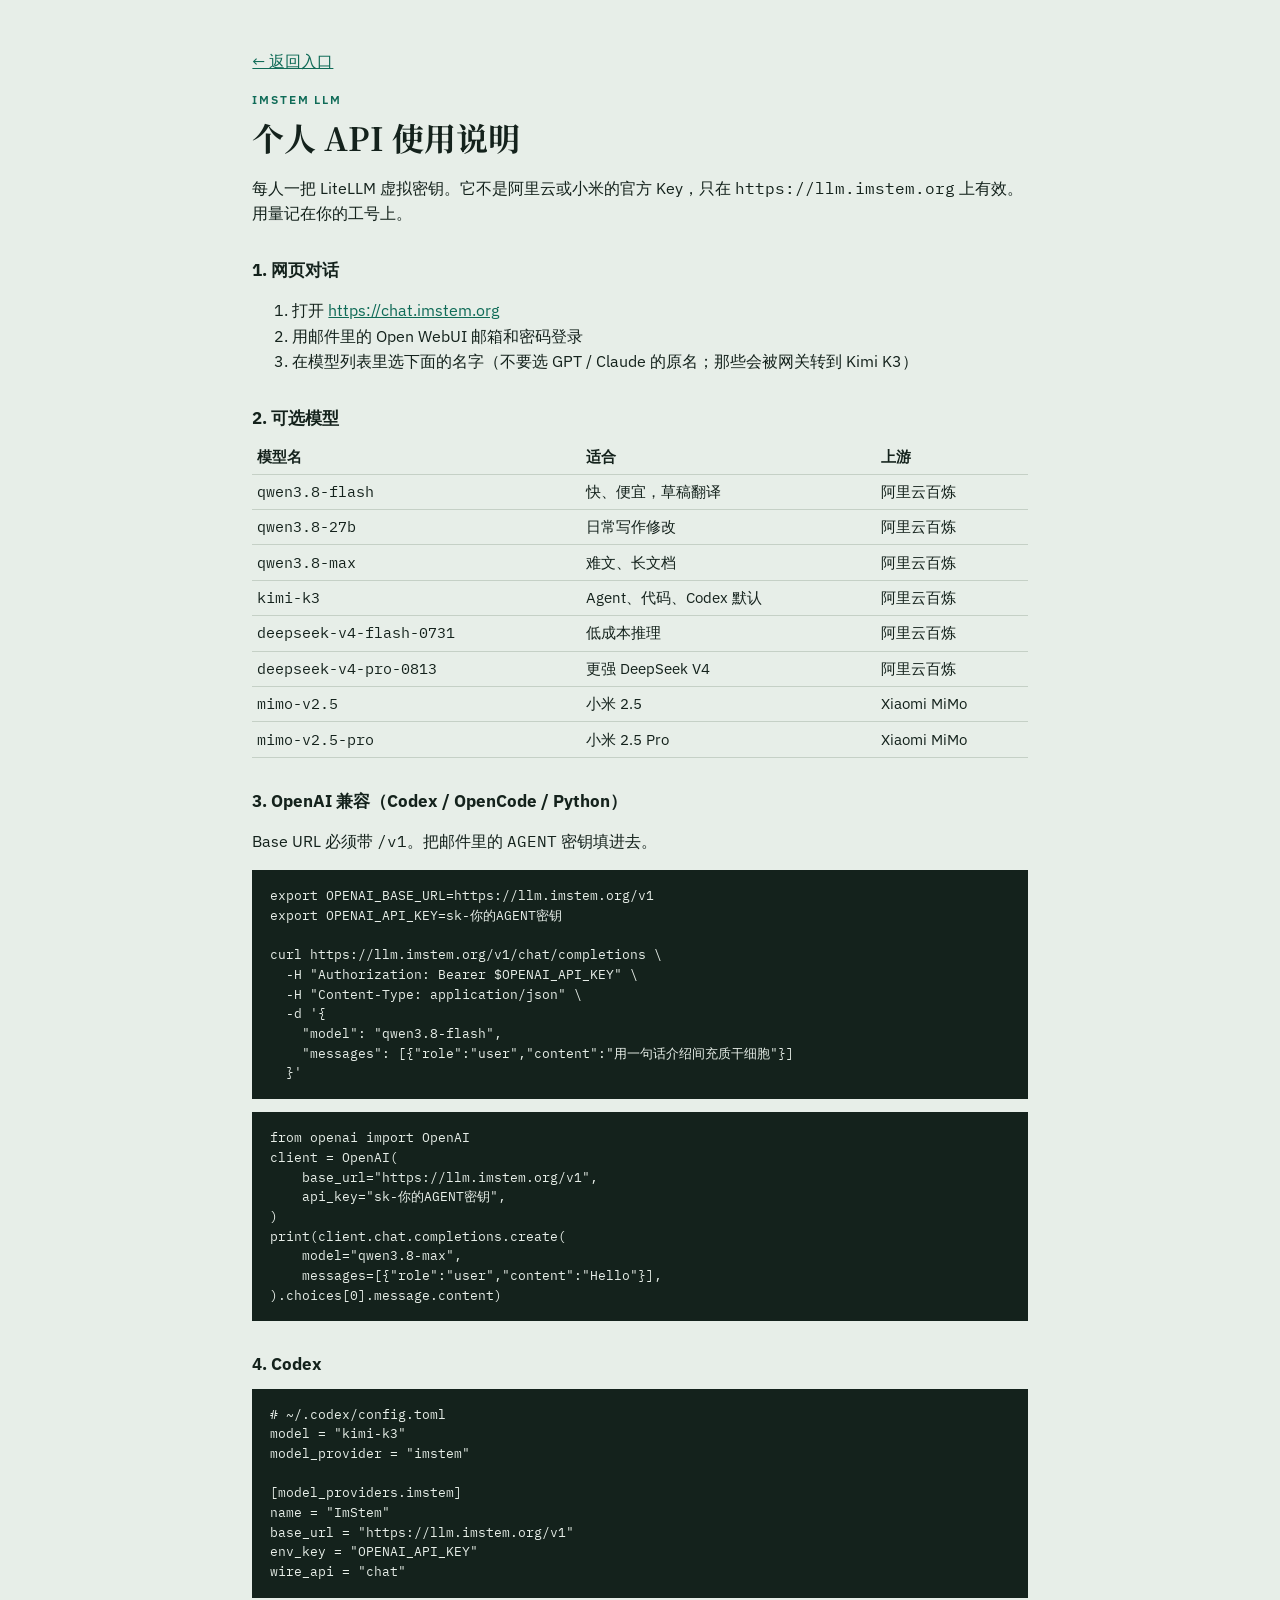
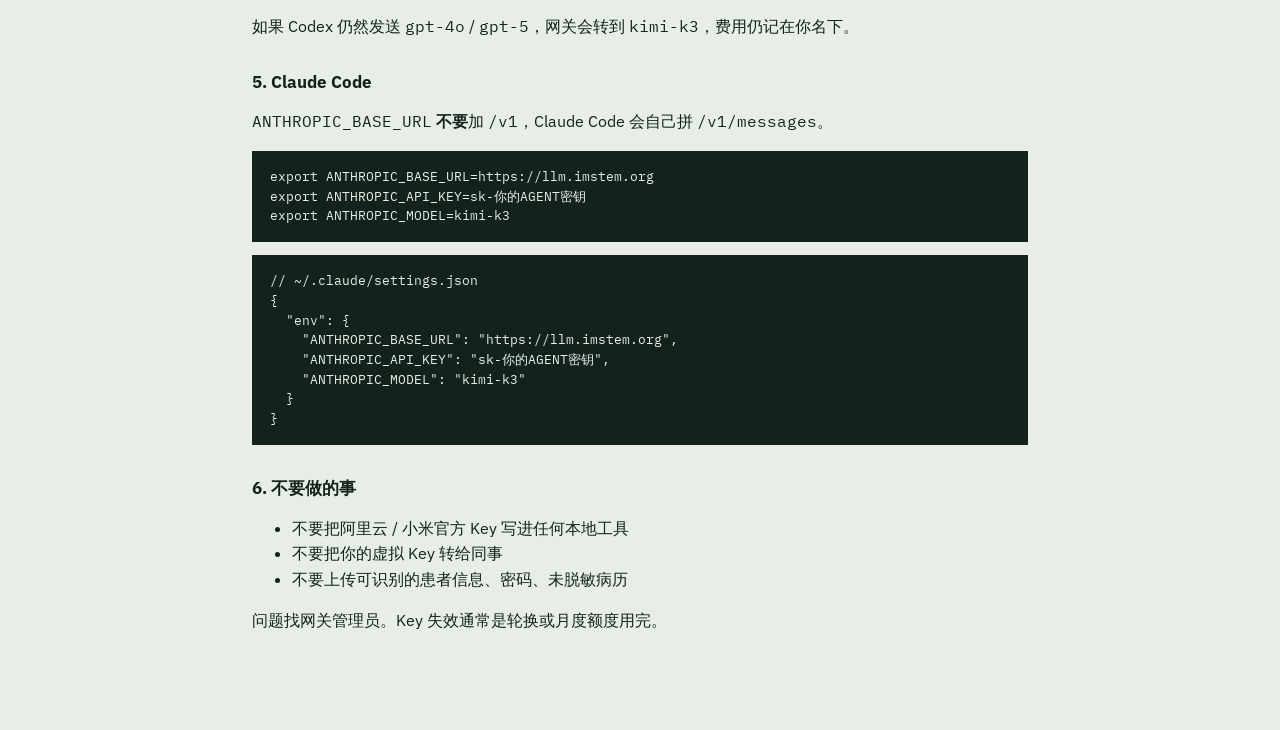
==== landing/api-guide.html @ 1b581f2f "Expose Aliyun Qwen 3.8 / Kimi / DeepSeek V4 and MiMo 2.5 on llm.imstem.org Replace company-* employe" ====
<!DOCTYPE html>
<html lang="zh-CN">
<head>
  <meta charset="utf-8">
  <meta name="viewport" content="width=device-width, initial-scale=1">
  <title>ImStem LLM · API 使用说明</title>
  <link rel="preconnect" href="https://fonts.googleapis.com">
  <link rel="preconnect" href="https://fonts.gstatic.com" crossorigin>
  <link href="https://fonts.googleapis.com/css2?family=IBM+Plex+Mono:wght@400;500&family=IBM+Plex+Sans:wght@400;500;600&family=Noto+Serif+SC:wght@600;700&display=swap" rel="stylesheet">
  <style>
    :root { --ink:#14221c; --muted:#4c5d54; --paper:#e7eee8; --card:#f6f8f4; --line:#c5d0c6; --flask:#0f6b57; }
    * { box-sizing: border-box; }
    body { margin:0; background:var(--paper); color:var(--ink); font-family:"IBM Plex Sans","Noto Sans SC",sans-serif; }
    main { max-width: 820px; margin: 0 auto; padding: 3.2rem 1.4rem 5rem; }
    a { color: var(--flask); }
    h1 { font-family:"Noto Serif SC",serif; font-size:2rem; margin:0.4rem 0 0.8rem; }
    h2 { font-size:1.05rem; margin:2rem 0 0.6rem; }
    p, li { line-height:1.6; color:var(--ink); }
    .mark { font-size:0.72rem; letter-spacing:0.16em; text-transform:uppercase; color:var(--flask); font-weight:600; }
    pre, code { font-family:"IBM Plex Mono", ui-monospace, monospace; }
    pre { background:#14221c; color:#e7eee8; padding:1rem 1.1rem; overflow:auto; font-size:0.82rem; line-height:1.5; }
    table { width:100%; border-collapse:collapse; font-size:0.92rem; }
    th, td { text-align:left; padding:0.45rem 0.3rem; border-bottom:1px solid var(--line); vertical-align:top; }
    .back { display:inline-block; margin-bottom:1.2rem; }
  </style>
</head>
<body>
<main>
  <a class="back" href="/">← 返回入口</a>
  <div class="mark">ImStem LLM</div>
  <h1>个人 API 使用说明</h1>
  <p>每人一把 LiteLLM 虚拟密钥。它不是阿里云或小米的官方 Key，只在 <code>https://llm.imstem.org</code> 上有效。用量记在你的工号上。</p>

  <h2>1. 网页对话</h2>
  <ol>
    <li>打开 <a href="https://chat.imstem.org">https://chat.imstem.org</a></li>
    <li>用邮件里的 Open WebUI 邮箱和密码登录</li>
    <li>在模型列表里选下面的名字（不要选 GPT / Claude 的原名；那些会被网关转到 Kimi K3）</li>
  </ol>

  <h2 id="models">2. 可选模型</h2>
  <table>
    <thead><tr><th>模型名</th><th>适合</th><th>上游</th></tr></thead>
    <tbody>
      <tr><td><code>qwen3.8-flash</code></td><td>快、便宜，草稿翻译</td><td>阿里云百炼</td></tr>
      <tr><td><code>qwen3.8-27b</code></td><td>日常写作修改</td><td>阿里云百炼</td></tr>
      <tr><td><code>qwen3.8-max</code></td><td>难文、长文档</td><td>阿里云百炼</td></tr>
      <tr><td><code>kimi-k3</code></td><td>Agent、代码、Codex 默认</td><td>阿里云百炼</td></tr>
      <tr><td><code>deepseek-v4-flash-0731</code></td><td>低成本推理</td><td>阿里云百炼</td></tr>
      <tr><td><code>deepseek-v4-pro-0813</code></td><td>更强 DeepSeek V4</td><td>阿里云百炼</td></tr>
      <tr><td><code>mimo-v2.5</code></td><td>小米 2.5</td><td>Xiaomi MiMo</td></tr>
      <tr><td><code>mimo-v2.5-pro</code></td><td>小米 2.5 Pro</td><td>Xiaomi MiMo</td></tr>
    </tbody>
  </table>

  <h2>3. OpenAI 兼容（Codex / OpenCode / Python）</h2>
  <p>Base URL 必须带 <code>/v1</code>。把邮件里的 <code>AGENT</code> 密钥填进去。</p>
<pre><code>export OPENAI_BASE_URL=https://llm.imstem.org/v1
export OPENAI_API_KEY=sk-你的AGENT密钥

curl https://llm.imstem.org/v1/chat/completions \
  -H "Authorization: Bearer $OPENAI_API_KEY" \
  -H "Content-Type: application/json" \
  -d '{
    "model": "qwen3.8-flash",
    "messages": [{"role":"user","content":"用一句话介绍间充质干细胞"}]
  }'</code></pre>
<pre><code>from openai import OpenAI
client = OpenAI(
    base_url="https://llm.imstem.org/v1",
    api_key="sk-你的AGENT密钥",
)
print(client.chat.completions.create(
    model="qwen3.8-max",
    messages=[{"role":"user","content":"Hello"}],
).choices[0].message.content)</code></pre>

  <h2>4. Codex</h2>
<pre><code># ~/.codex/config.toml
model = "kimi-k3"
model_provider = "imstem"

[model_providers.imstem]
name = "ImStem"
base_url = "https://llm.imstem.org/v1"
env_key = "OPENAI_API_KEY"
wire_api = "chat"</code></pre>
  <p>如果 Codex 仍然发送 <code>gpt-4o</code> / <code>gpt-5</code>，网关会转到 <code>kimi-k3</code>，费用仍记在你名下。</p>

  <h2>5. Claude Code</h2>
  <p><code>ANTHROPIC_BASE_URL</code> <strong>不要</strong>加 <code>/v1</code>，Claude Code 会自己拼 <code>/v1/messages</code>。</p>
<pre><code>export ANTHROPIC_BASE_URL=https://llm.imstem.org
export ANTHROPIC_API_KEY=sk-你的AGENT密钥
export ANTHROPIC_MODEL=kimi-k3</code></pre>
<pre><code>// ~/.claude/settings.json
{
  "env": {
    "ANTHROPIC_BASE_URL": "https://llm.imstem.org",
    "ANTHROPIC_API_KEY": "sk-你的AGENT密钥",
    "ANTHROPIC_MODEL": "kimi-k3"
  }
}</code></pre>

  <h2>6. 不要做的事</h2>
  <ul>
    <li>不要把阿里云 / 小米官方 Key 写进任何本地工具</li>
    <li>不要把你的虚拟 Key 转给同事</li>
    <li>不要上传可识别的患者信息、密码、未脱敏病历</li>
  </ul>
  <p>问题找网关管理员。Key 失效通常是轮换或月度额度用完。</p>
</main>
</body>
</html>
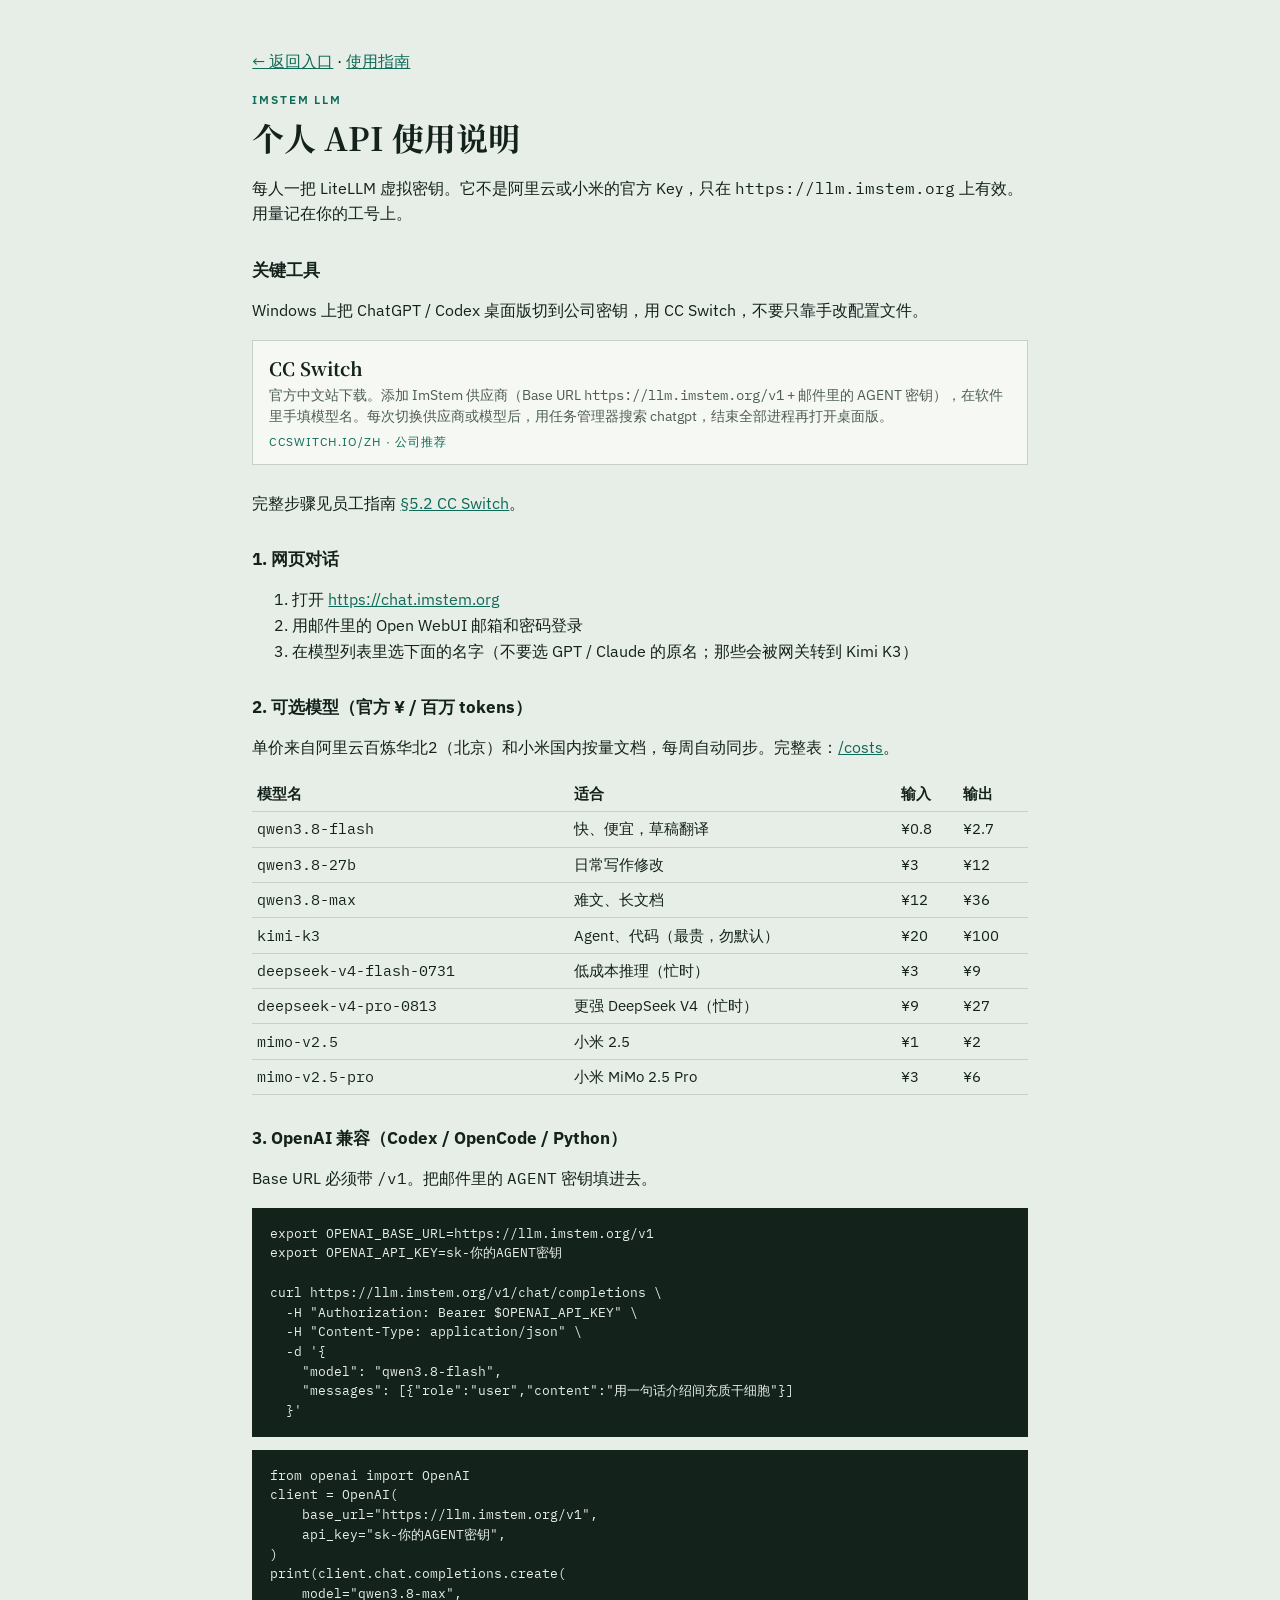
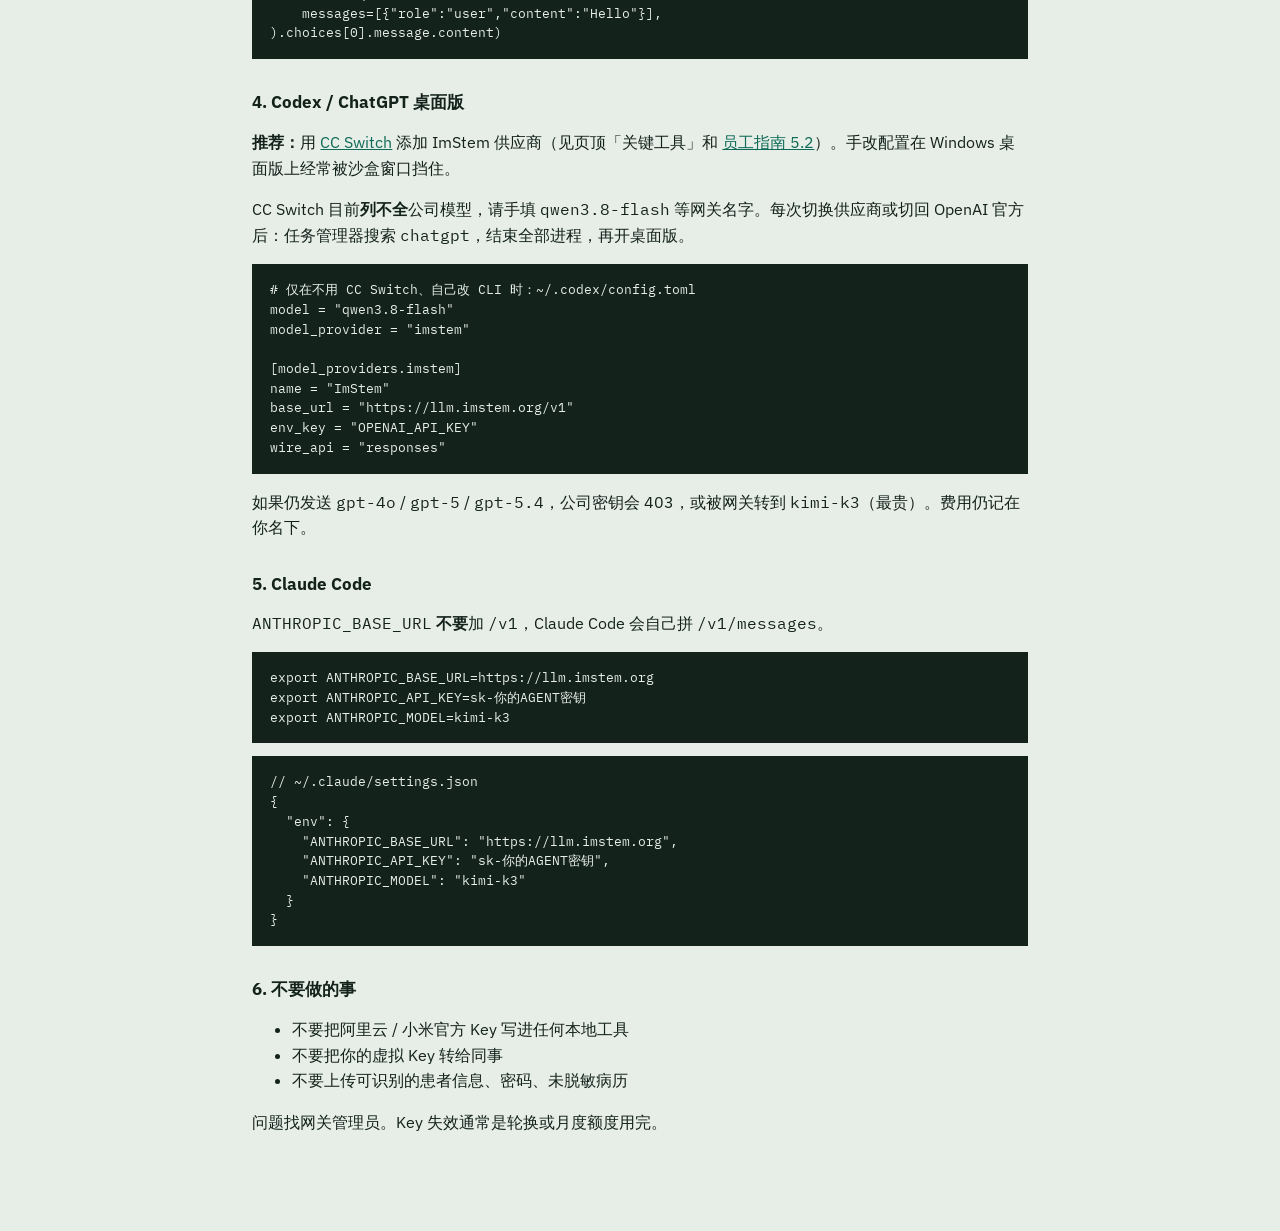
==== commit 691c4c6e: "Publish employee landing, cost pages, and CC Switch instructions. Windows Codex Desktop is flaky wit" ====
--- a/landing/api-guide.html
+++ b/landing/api-guide.html
@@ -22,14 +22,34 @@
     table { width:100%; border-collapse:collapse; font-size:0.92rem; }
     th, td { text-align:left; padding:0.45rem 0.3rem; border-bottom:1px solid var(--line); vertical-align:top; }
     .back { display:inline-block; margin-bottom:1.2rem; }
+    .tools { display:grid; grid-template-columns:1fr; gap:0.7rem; margin:1rem 0 1.6rem; }
+    .tool {
+      display:block; padding:0.9rem 1rem; background:var(--card);
+      border:1px solid var(--line); text-decoration:none; color:inherit;
+    }
+    .tool:hover { border-color:var(--flask); }
+    .tool strong { display:block; font-family:"Noto Serif SC",serif; font-size:1.15rem; margin-bottom:0.25rem; }
+    .tool span { display:block; color:var(--muted); font-size:0.9rem; line-height:1.45; }
+    .tool em { display:block; margin-top:0.45rem; font-style:normal; font-size:0.72rem; letter-spacing:0.1em; text-transform:uppercase; color:var(--flask); }
   </style>
 </head>
 <body>
 <main>
-  <a class="back" href="/">← 返回入口</a>
+  <a class="back" href="/">← 返回入口</a> · <a class="back" href="/guides">使用指南</a>
   <div class="mark">ImStem LLM</div>
   <h1>个人 API 使用说明</h1>
   <p>每人一把 LiteLLM 虚拟密钥。它不是阿里云或小米的官方 Key，只在 <code>https://llm.imstem.org</code> 上有效。用量记在你的工号上。</p>
+
+  <h2>关键工具</h2>
+  <p>Windows 上把 ChatGPT / Codex 桌面版切到公司密钥，用 CC Switch，不要只靠手改配置文件。</p>
+  <div class="tools">
+    <a class="tool" href="https://ccswitch.io/zh/" rel="noopener noreferrer">
+      <strong>CC Switch</strong>
+      <span>官方中文站下载。添加 ImStem 供应商（Base URL <code>https://llm.imstem.org/v1</code> + 邮件里的 AGENT 密钥），在软件里手填模型名。每次切换供应商或模型后，用任务管理器搜索 chatgpt，结束全部进程再打开桌面版。</span>
+      <em>ccswitch.io/zh · 公司推荐</em>
+    </a>
+  </div>
+  <p>完整步骤见员工指南 <a href="/guides/user">§5.2 CC Switch</a>。</p>
 
   <h2>1. 网页对话</h2>
   <ol>
@@ -38,20 +58,35 @@
     <li>在模型列表里选下面的名字（不要选 GPT / Claude 的原名；那些会被网关转到 Kimi K3）</li>
   </ol>
 
-  <h2 id="models">2. 可选模型</h2>
+  <h2 id="models">2. 可选模型（官方 &#165; / 百万 tokens）</h2>
+  <p>单价来自阿里云百炼华北2（北京）和小米国内按量文档，每周自动同步。完整表：<a href="/costs">/costs</a>。</p>
   <table>
-    <thead><tr><th>模型名</th><th>适合</th><th>上游</th></tr></thead>
-    <tbody>
-      <tr><td><code>qwen3.8-flash</code></td><td>快、便宜，草稿翻译</td><td>阿里云百炼</td></tr>
-      <tr><td><code>qwen3.8-27b</code></td><td>日常写作修改</td><td>阿里云百炼</td></tr>
-      <tr><td><code>qwen3.8-max</code></td><td>难文、长文档</td><td>阿里云百炼</td></tr>
-      <tr><td><code>kimi-k3</code></td><td>Agent、代码、Codex 默认</td><td>阿里云百炼</td></tr>
-      <tr><td><code>deepseek-v4-flash-0731</code></td><td>低成本推理</td><td>阿里云百炼</td></tr>
-      <tr><td><code>deepseek-v4-pro-0813</code></td><td>更强 DeepSeek V4</td><td>阿里云百炼</td></tr>
-      <tr><td><code>mimo-v2.5</code></td><td>小米 2.5</td><td>Xiaomi MiMo</td></tr>
-      <tr><td><code>mimo-v2.5-pro</code></td><td>小米 2.5 Pro</td><td>Xiaomi MiMo</td></tr>
+    <thead><tr><th>模型名</th><th>适合</th><th>输入</th><th>输出</th></tr></thead>
+    <tbody id="model-rows">
+      <tr><td><code>qwen3.8-flash</code></td><td>快、便宜，草稿翻译</td><td>&#165;0.8</td><td>&#165;2.7</td></tr>
+      <tr><td><code>qwen3.8-27b</code></td><td>日常写作修改</td><td>&#165;3</td><td>&#165;12</td></tr>
+      <tr><td><code>qwen3.8-max</code></td><td>难文、长文档</td><td>&#165;12</td><td>&#165;36</td></tr>
+      <tr><td><code>kimi-k3</code></td><td>Agent、代码（最贵，勿默认）</td><td>&#165;20</td><td>&#165;100</td></tr>
+      <tr><td><code>deepseek-v4-flash-0731</code></td><td>低成本推理（忙时）</td><td>&#165;3</td><td>&#165;9</td></tr>
+      <tr><td><code>deepseek-v4-pro-0813</code></td><td>更强 DeepSeek V4（忙时）</td><td>&#165;9</td><td>&#165;27</td></tr>
+      <tr><td><code>mimo-v2.5</code></td><td>小米 2.5</td><td>&#165;1</td><td>&#165;2</td></tr>
+      <tr><td><code>mimo-v2.5-pro</code></td><td>小米 MiMo 2.5 Pro</td><td>&#165;3</td><td>&#165;6</td></tr>
     </tbody>
   </table>
+  <script>
+    fetch("/imstem/prices").then(function (r) { return r.json(); }).then(function (data) {
+      var body = document.getElementById("model-rows");
+      if (!body || !data.models) return;
+      body.innerHTML = "";
+      Object.keys(data.models).forEach(function (id) {
+        var m = data.models[id];
+        var tr = document.createElement("tr");
+        tr.innerHTML = "<td><code>" + id + "</code></td><td>" + (m.purpose || "") +
+          "</td><td>" + (m.display_input || "") + "</td><td>" + (m.display_output || "") + "</td>";
+        body.appendChild(tr);
+      });
+    }).catch(function () {});
+  </script>
 
   <h2>3. OpenAI 兼容（Codex / OpenCode / Python）</h2>
   <p>Base URL 必须带 <code>/v1</code>。把邮件里的 <code>AGENT</code> 密钥填进去。</p>
@@ -75,17 +110,19 @@
     messages=[{"role":"user","content":"Hello"}],
 ).choices[0].message.content)</code></pre>
 
-  <h2>4. Codex</h2>
-<pre><code># ~/.codex/config.toml
-model = "kimi-k3"
+  <h2>4. Codex / ChatGPT 桌面版</h2>
+  <p><strong>推荐：</strong>用 <a href="https://ccswitch.io/zh/">CC Switch</a> 添加 ImStem 供应商（见页顶「关键工具」和 <a href="/guides/user">员工指南 5.2</a>）。手改配置在 Windows 桌面版上经常被沙盒窗口挡住。</p>
+  <p>CC Switch 目前<strong>列不全</strong>公司模型，请手填 <code>qwen3.8-flash</code> 等网关名字。每次切换供应商或切回 OpenAI 官方后：任务管理器搜索 <code>chatgpt</code>，结束全部进程，再开桌面版。</p>
+<pre><code># 仅在不用 CC Switch、自己改 CLI 时：~/.codex/config.toml
+model = "qwen3.8-flash"
 model_provider = "imstem"
 
 [model_providers.imstem]
 name = "ImStem"
 base_url = "https://llm.imstem.org/v1"
 env_key = "OPENAI_API_KEY"
-wire_api = "chat"</code></pre>
-  <p>如果 Codex 仍然发送 <code>gpt-4o</code> / <code>gpt-5</code>，网关会转到 <code>kimi-k3</code>，费用仍记在你名下。</p>
+wire_api = "responses"</code></pre>
+  <p>如果仍发送 <code>gpt-4o</code> / <code>gpt-5</code> / <code>gpt-5.4</code>，公司密钥会 403，或被网关转到 <code>kimi-k3</code>（最贵）。费用仍记在你名下。</p>
 
   <h2>5. Claude Code</h2>
   <p><code>ANTHROPIC_BASE_URL</code> <strong>不要</strong>加 <code>/v1</code>，Claude Code 会自己拼 <code>/v1/messages</code>。</p>
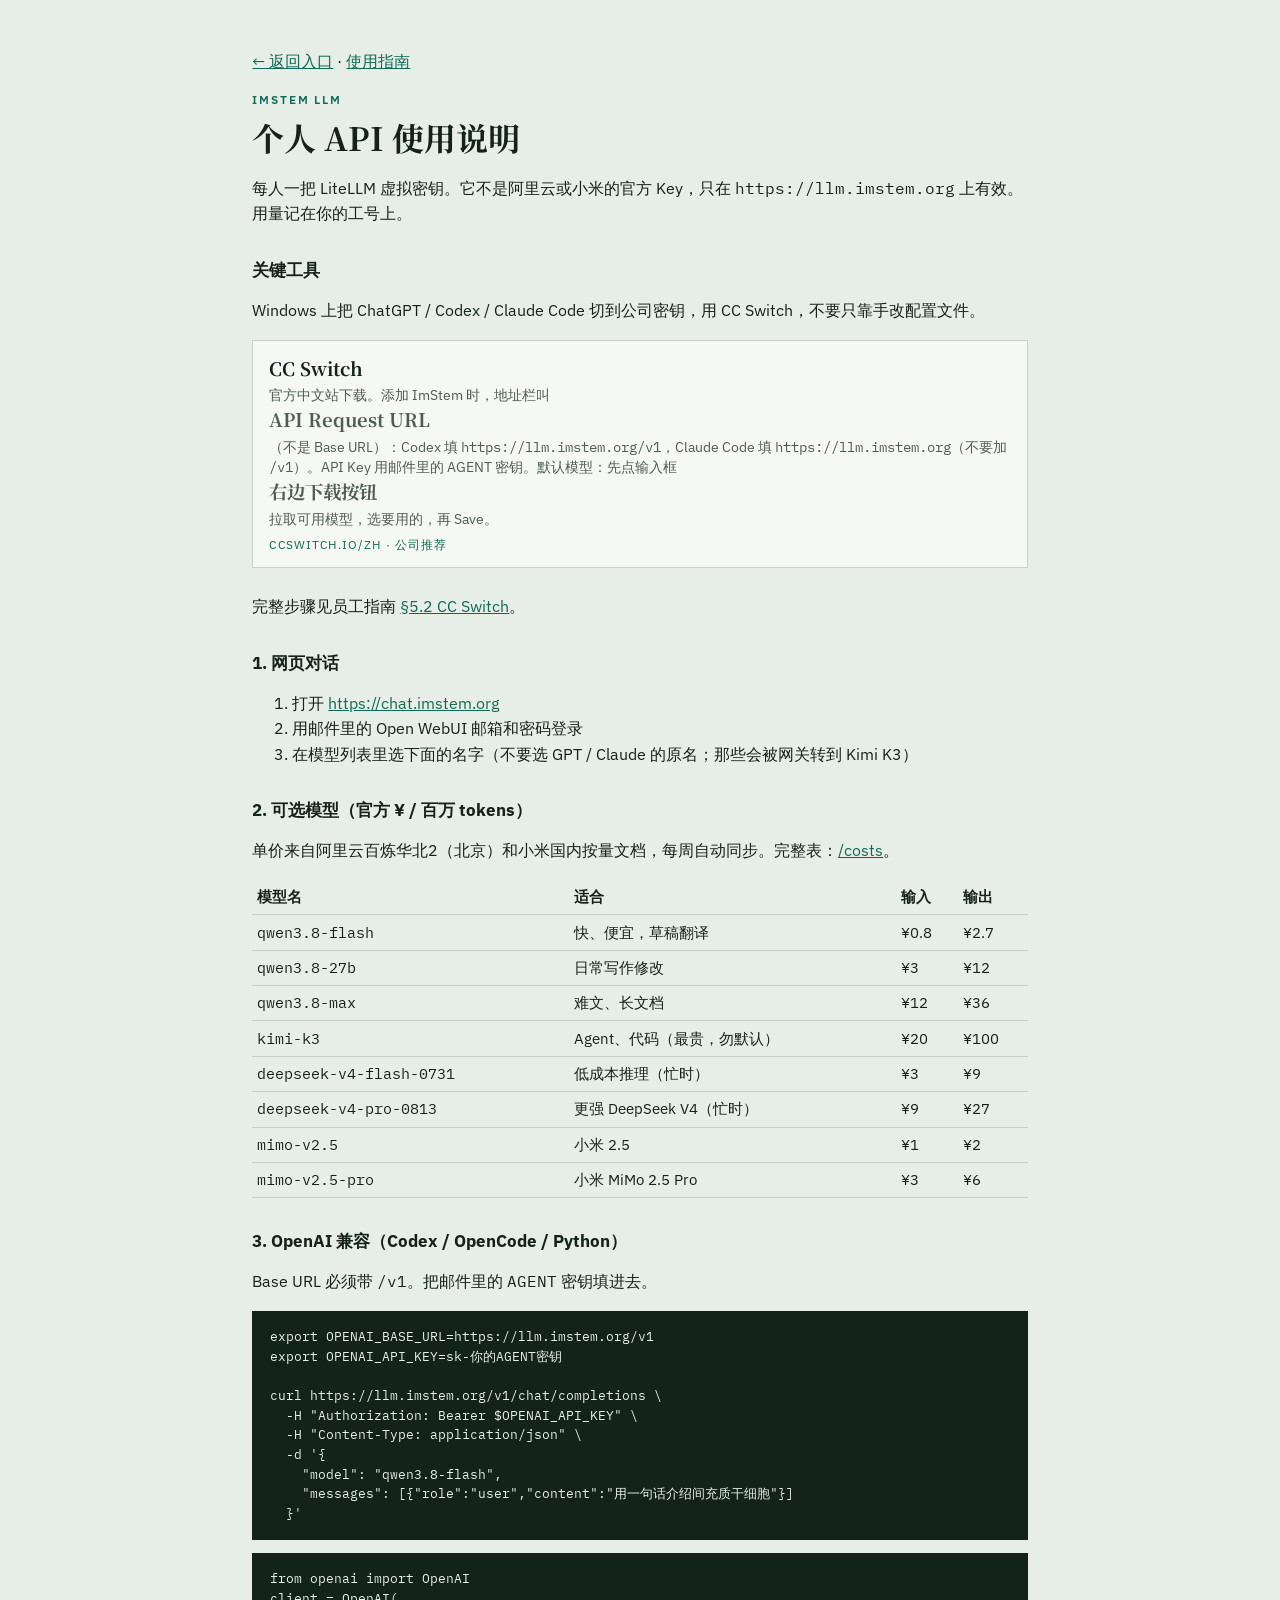
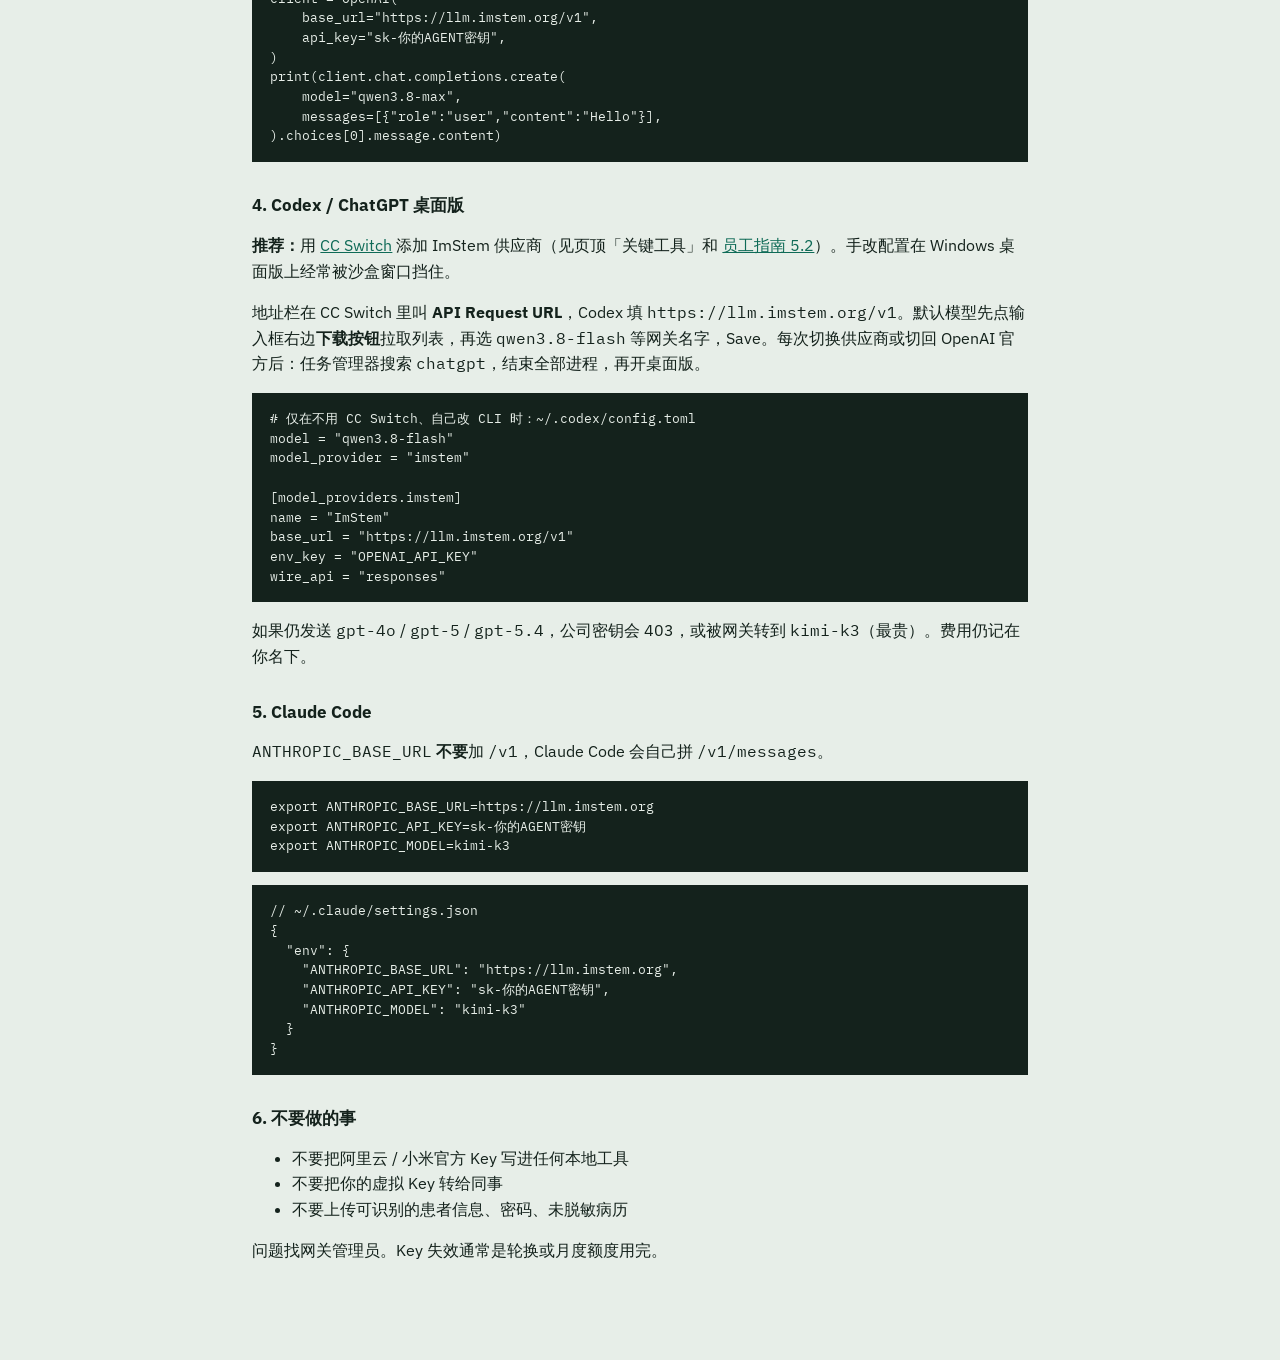
==== commit 77b68c35: "Put CC Switch download on the API card and fix guide TOC numbers. Homepage 个人 API panel now links to" ====
--- a/landing/api-guide.html
+++ b/landing/api-guide.html
@@ -41,11 +41,11 @@
   <p>每人一把 LiteLLM 虚拟密钥。它不是阿里云或小米的官方 Key，只在 <code>https://llm.imstem.org</code> 上有效。用量记在你的工号上。</p>
 
   <h2>关键工具</h2>
-  <p>Windows 上把 ChatGPT / Codex 桌面版切到公司密钥，用 CC Switch，不要只靠手改配置文件。</p>
+  <p>Windows 上把 ChatGPT / Codex / Claude Code 切到公司密钥，用 CC Switch，不要只靠手改配置文件。</p>
   <div class="tools">
     <a class="tool" href="https://ccswitch.io/zh/" rel="noopener noreferrer">
       <strong>CC Switch</strong>
-      <span>官方中文站下载。添加 ImStem 供应商（Base URL <code>https://llm.imstem.org/v1</code> + 邮件里的 AGENT 密钥），在软件里手填模型名。每次切换供应商或模型后，用任务管理器搜索 chatgpt，结束全部进程再打开桌面版。</span>
+      <span>官方中文站下载。添加 ImStem 时，地址栏叫 <strong>API Request URL</strong>（不是 Base URL）：Codex 填 <code>https://llm.imstem.org/v1</code>，Claude Code 填 <code>https://llm.imstem.org</code>（不要加 <code>/v1</code>）。API Key 用邮件里的 AGENT 密钥。默认模型：先点输入框<strong>右边下载按钮</strong>拉取可用模型，选要用的，再 Save。</span>
       <em>ccswitch.io/zh · 公司推荐</em>
     </a>
   </div>
@@ -112,7 +112,7 @@
 
   <h2>4. Codex / ChatGPT 桌面版</h2>
   <p><strong>推荐：</strong>用 <a href="https://ccswitch.io/zh/">CC Switch</a> 添加 ImStem 供应商（见页顶「关键工具」和 <a href="/guides/user">员工指南 5.2</a>）。手改配置在 Windows 桌面版上经常被沙盒窗口挡住。</p>
-  <p>CC Switch 目前<strong>列不全</strong>公司模型，请手填 <code>qwen3.8-flash</code> 等网关名字。每次切换供应商或切回 OpenAI 官方后：任务管理器搜索 <code>chatgpt</code>，结束全部进程，再开桌面版。</p>
+  <p>地址栏在 CC Switch 里叫 <strong>API Request URL</strong>，Codex 填 <code>https://llm.imstem.org/v1</code>。默认模型先点输入框右边<strong>下载按钮</strong>拉取列表，再选 <code>qwen3.8-flash</code> 等网关名字，Save。每次切换供应商或切回 OpenAI 官方后：任务管理器搜索 <code>chatgpt</code>，结束全部进程，再开桌面版。</p>
 <pre><code># 仅在不用 CC Switch、自己改 CLI 时：~/.codex/config.toml
 model = "qwen3.8-flash"
 model_provider = "imstem"
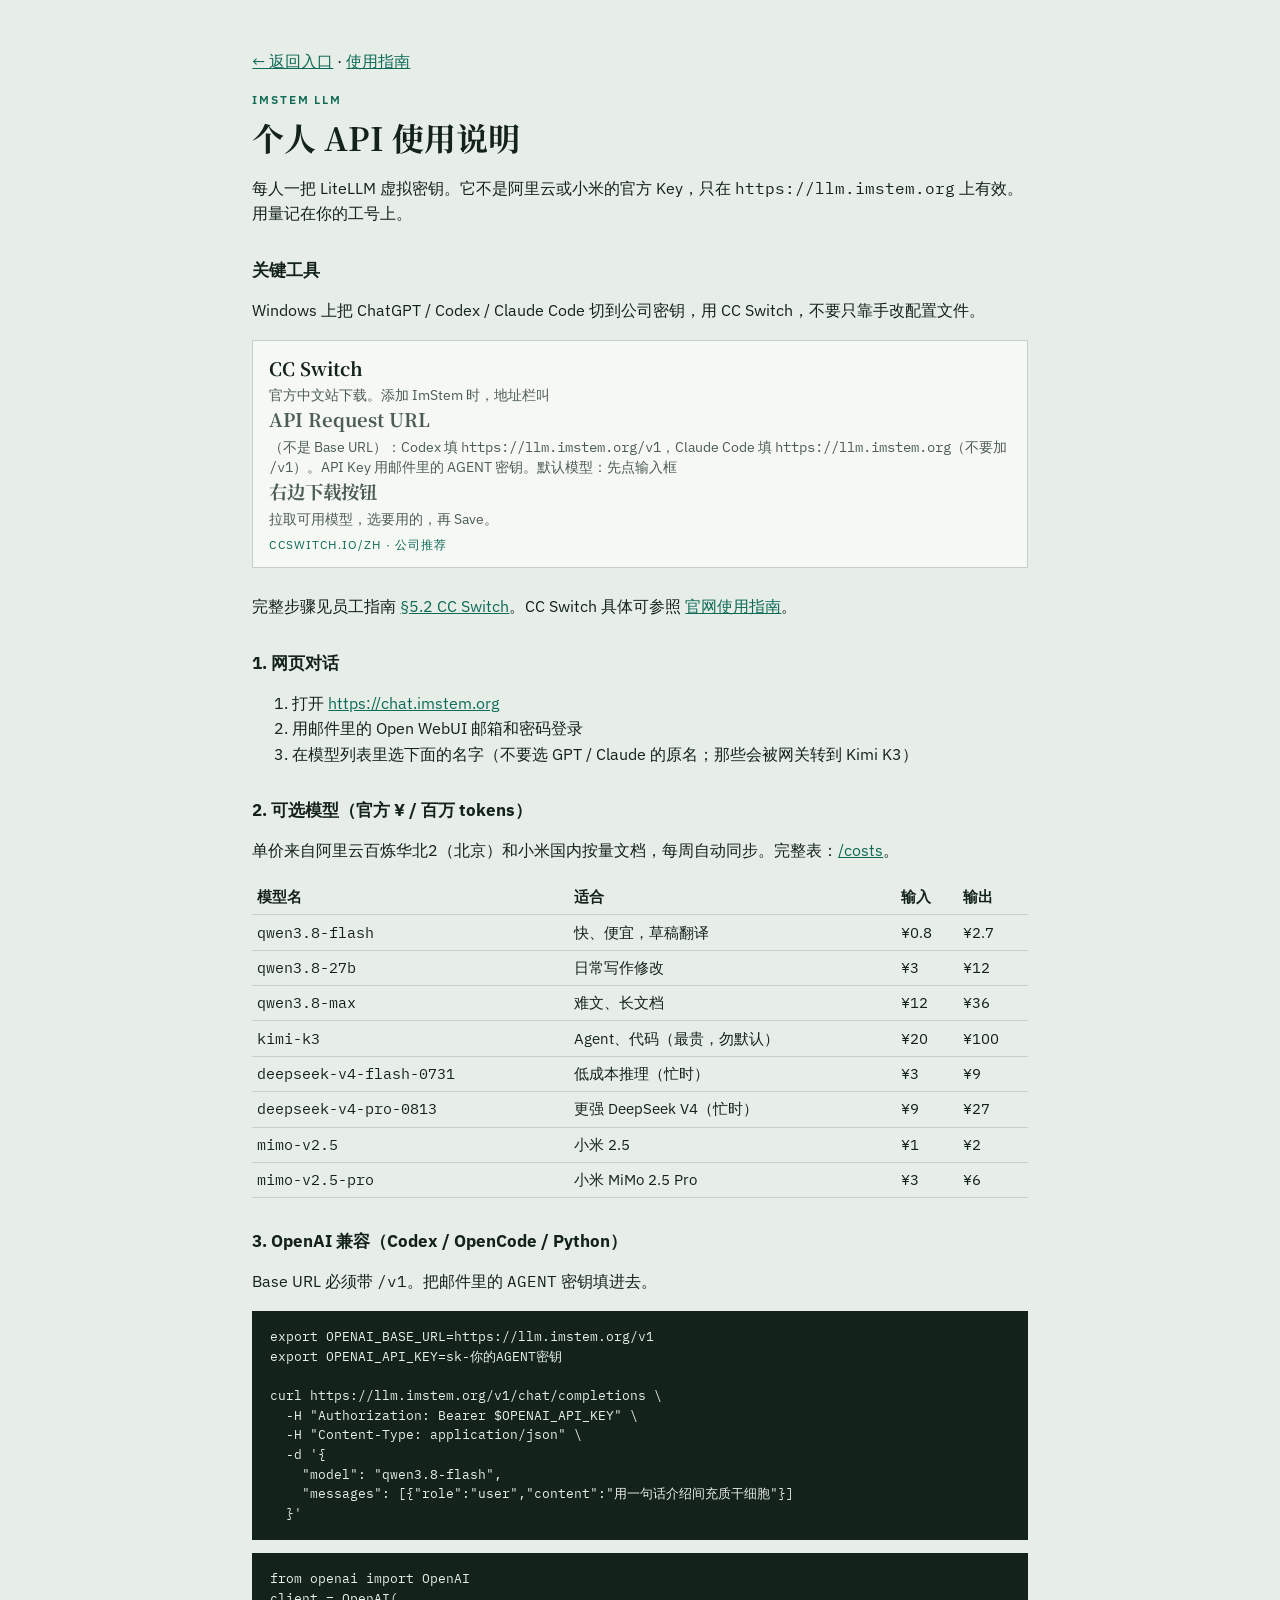
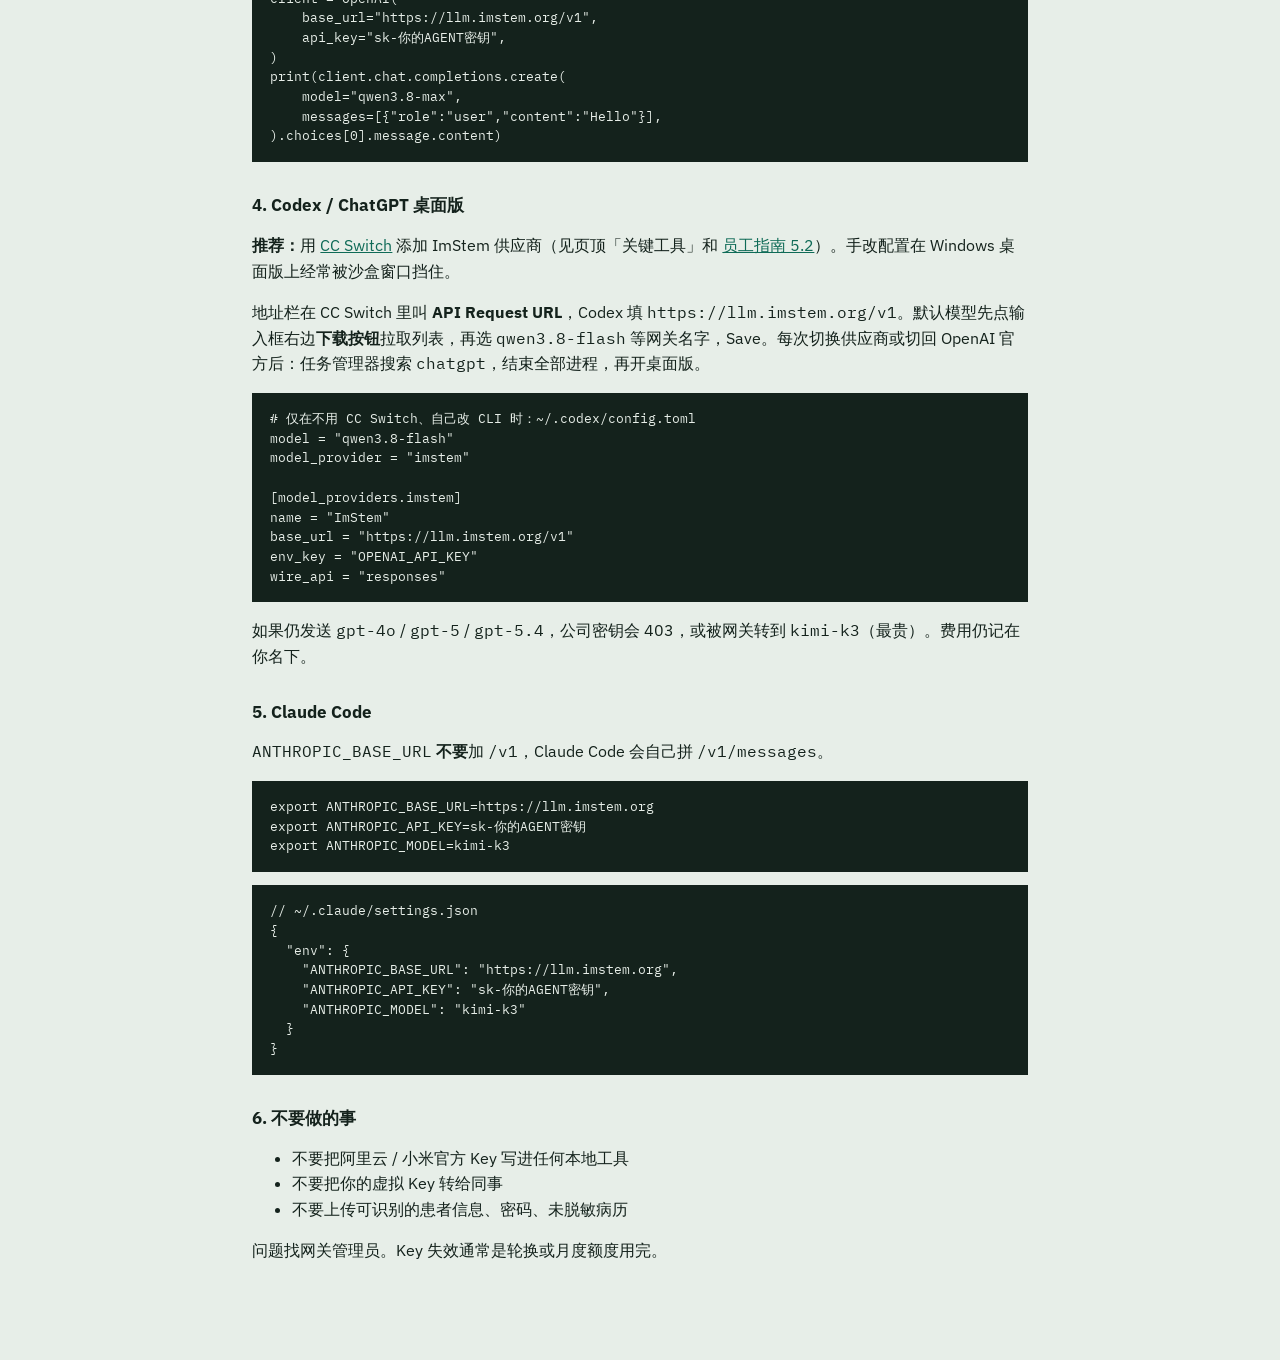
==== commit f83a37d1: "Restore API card chrome, drop duplicate TOC numbers, unify guide card. Sidebar is no longer an <ol>," ====
--- a/landing/api-guide.html
+++ b/landing/api-guide.html
@@ -49,7 +49,7 @@
       <em>ccswitch.io/zh · 公司推荐</em>
     </a>
   </div>
-  <p>完整步骤见员工指南 <a href="/guides/user">§5.2 CC Switch</a>。</p>
+  <p>完整步骤见员工指南 <a href="/guides/user">§5.2 CC Switch</a>。CC Switch 具体可参照 <a href="https://ccswitch.io/zh/" rel="noopener noreferrer">官网使用指南</a>。</p>
 
   <h2>1. 网页对话</h2>
   <ol>
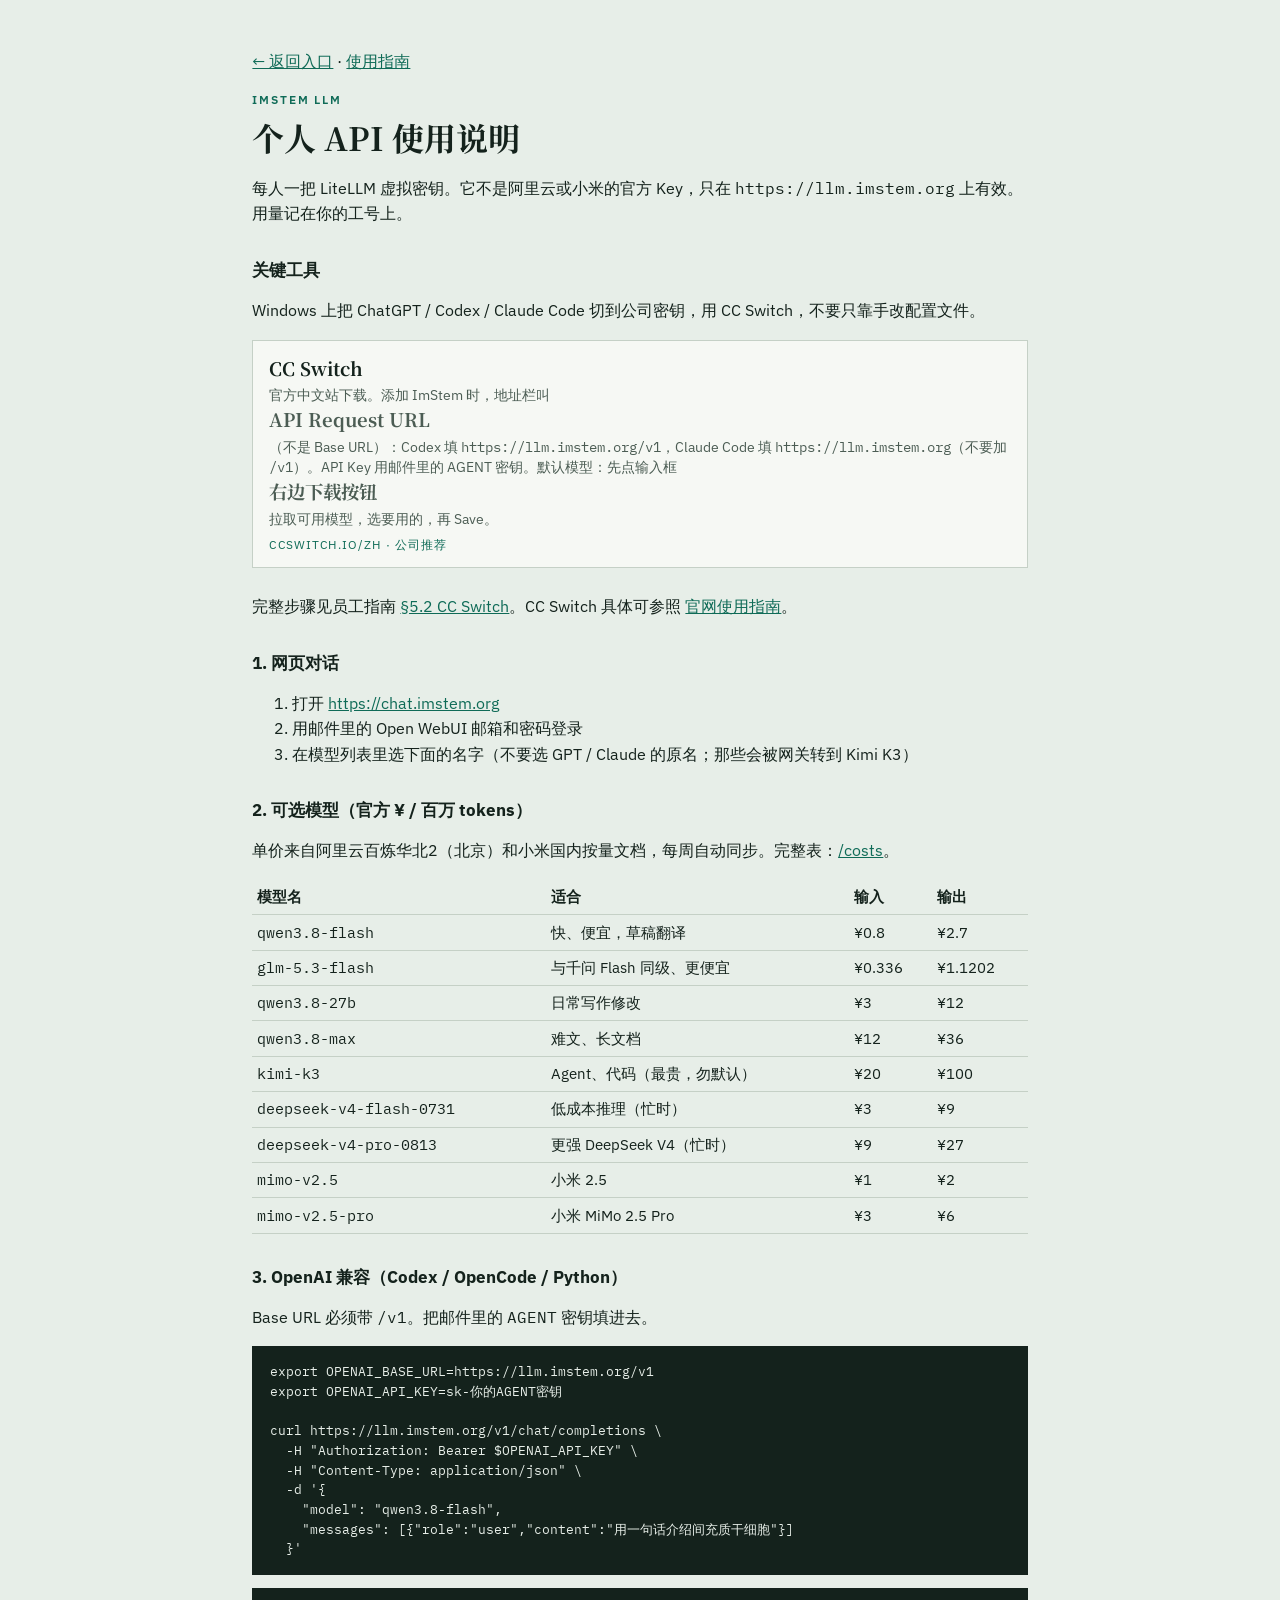
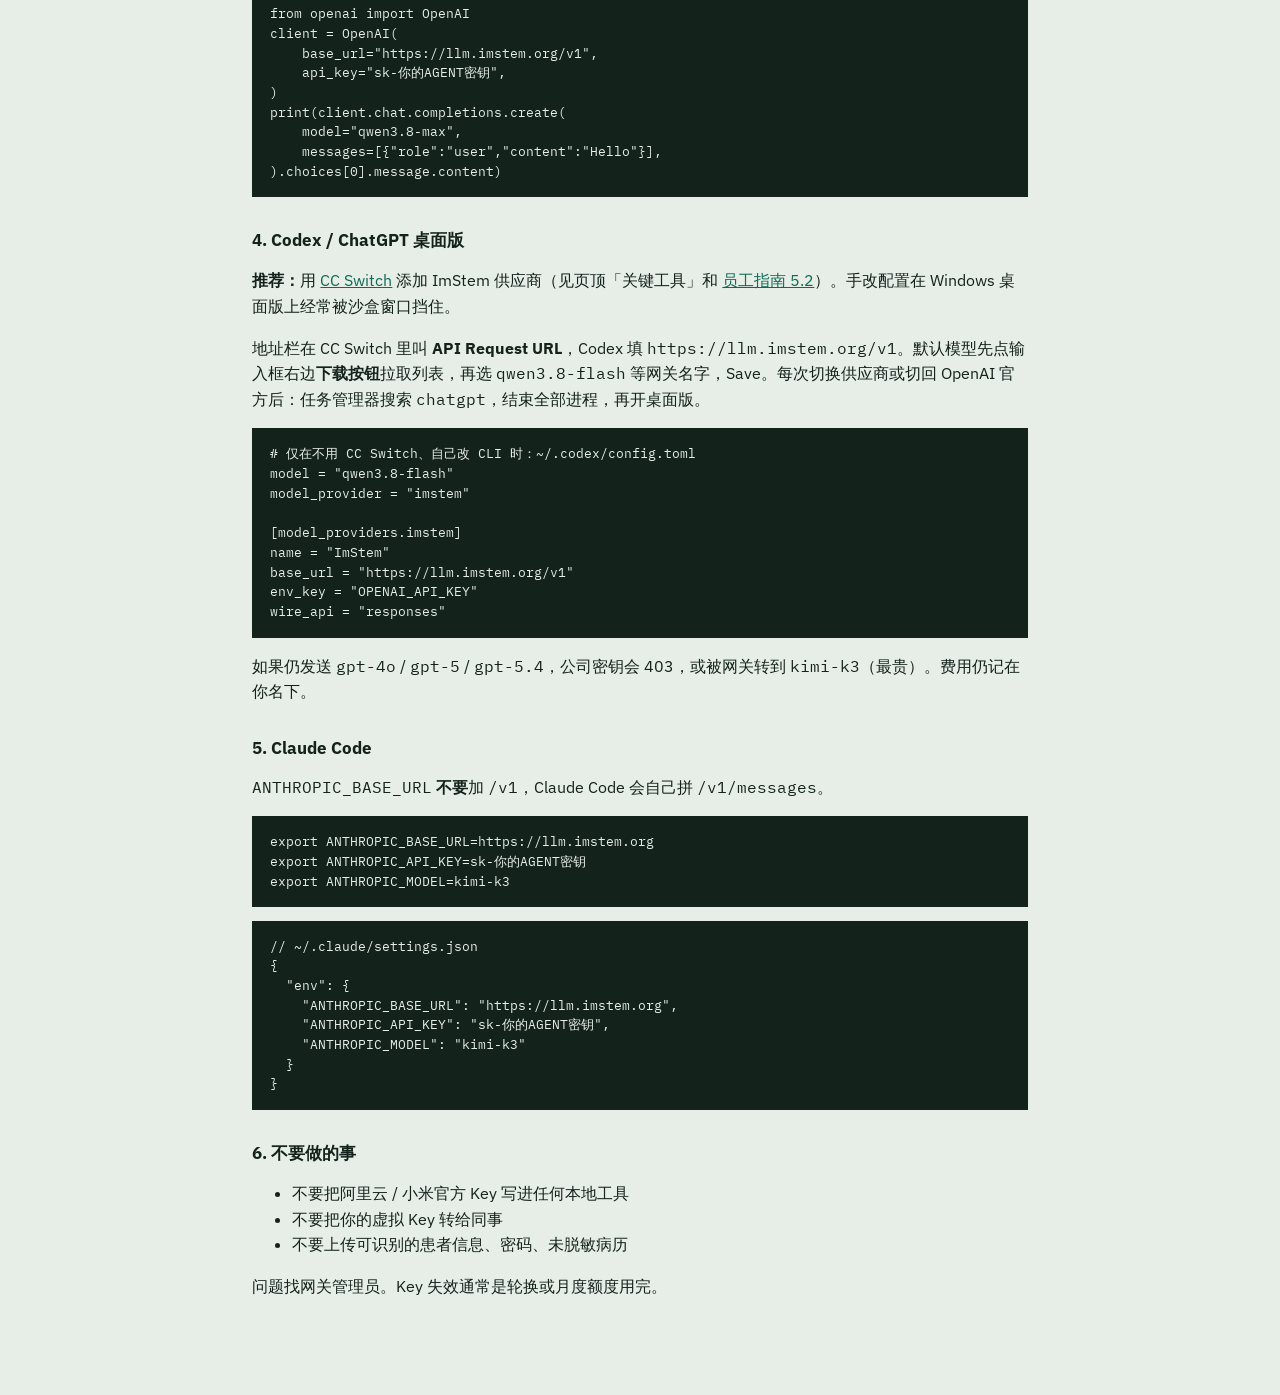
==== commit 3c1a58ad: "Add glm-5.3-flash via OpenRouter and show LiteLLM costs in CNY. Employee keys keep the same tokens; " ====
--- a/landing/api-guide.html
+++ b/landing/api-guide.html
@@ -64,6 +64,7 @@
     <thead><tr><th>模型名</th><th>适合</th><th>输入</th><th>输出</th></tr></thead>
     <tbody id="model-rows">
       <tr><td><code>qwen3.8-flash</code></td><td>快、便宜，草稿翻译</td><td>&#165;0.8</td><td>&#165;2.7</td></tr>
+      <tr><td><code>glm-5.3-flash</code></td><td>与千问 Flash 同级、更便宜</td><td>&#165;0.336</td><td>&#165;1.1202</td></tr>
       <tr><td><code>qwen3.8-27b</code></td><td>日常写作修改</td><td>&#165;3</td><td>&#165;12</td></tr>
       <tr><td><code>qwen3.8-max</code></td><td>难文、长文档</td><td>&#165;12</td><td>&#165;36</td></tr>
       <tr><td><code>kimi-k3</code></td><td>Agent、代码（最贵，勿默认）</td><td>&#165;20</td><td>&#165;100</td></tr>
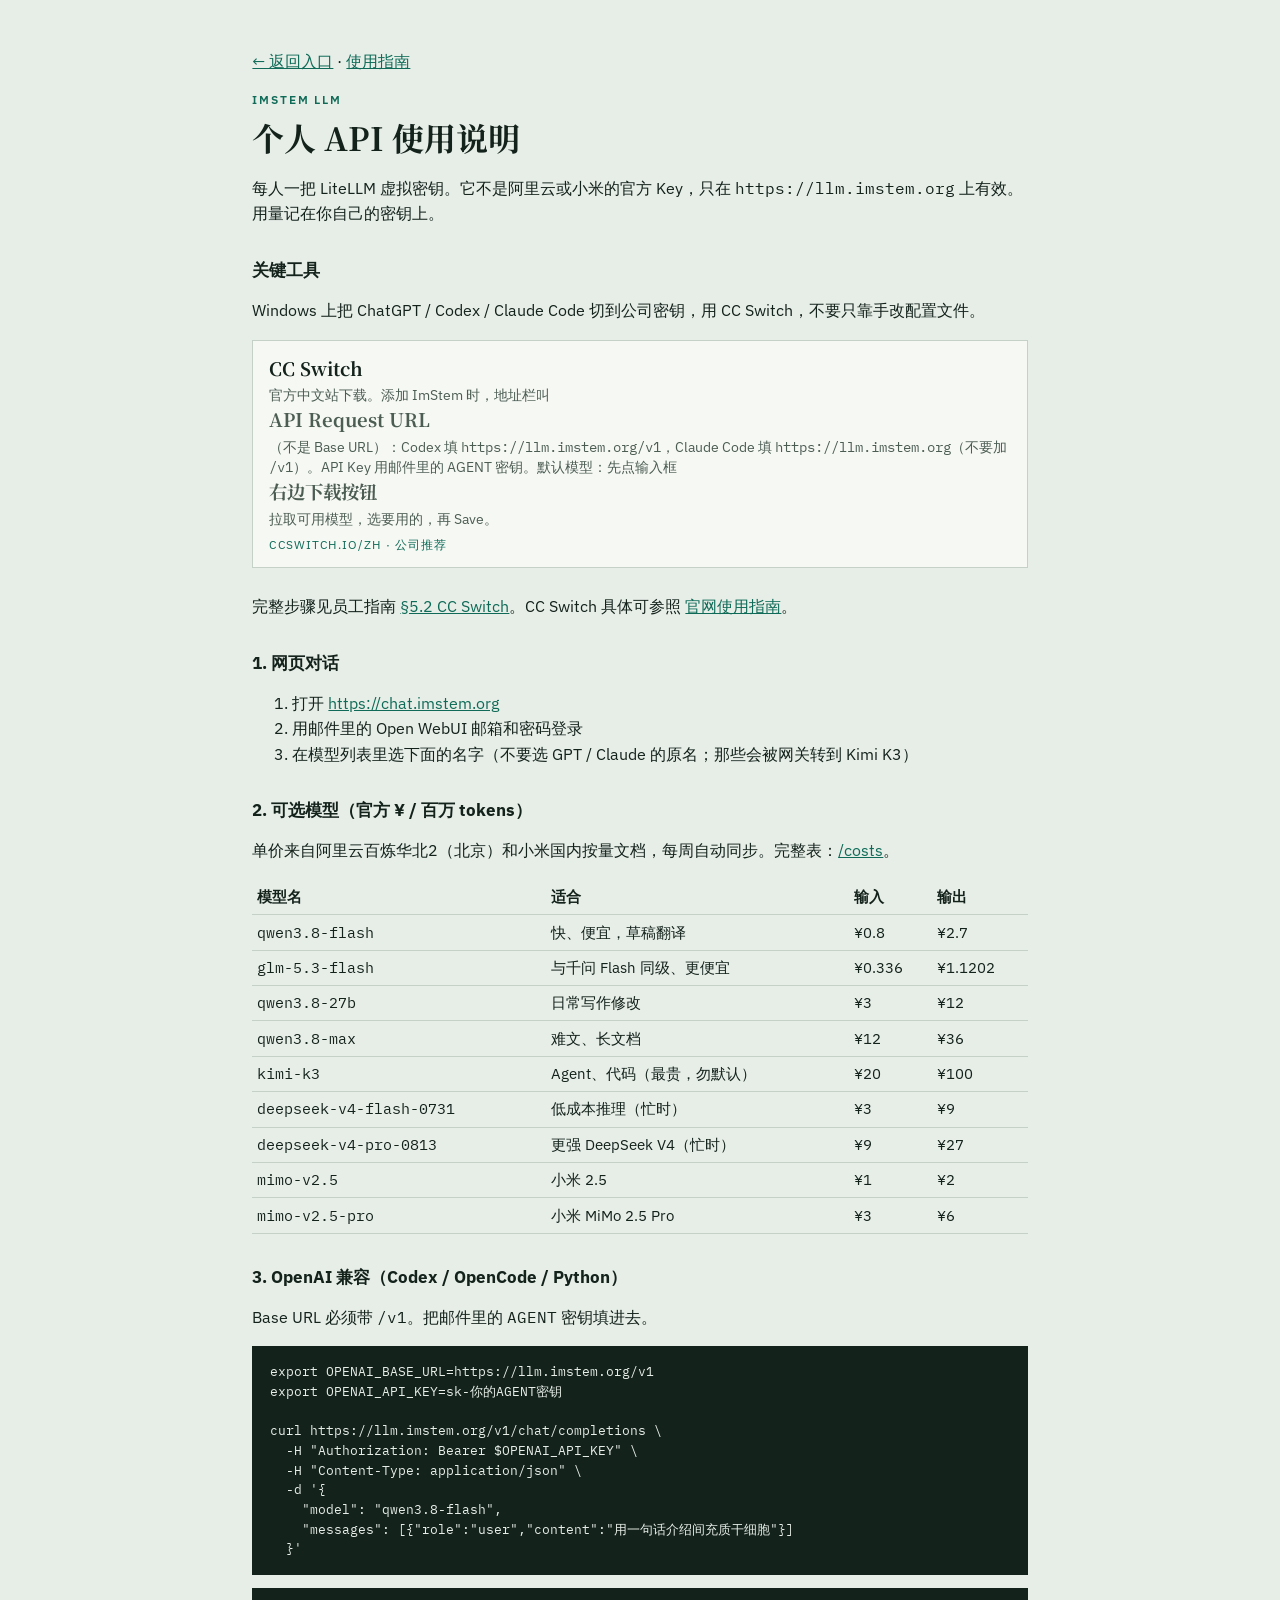
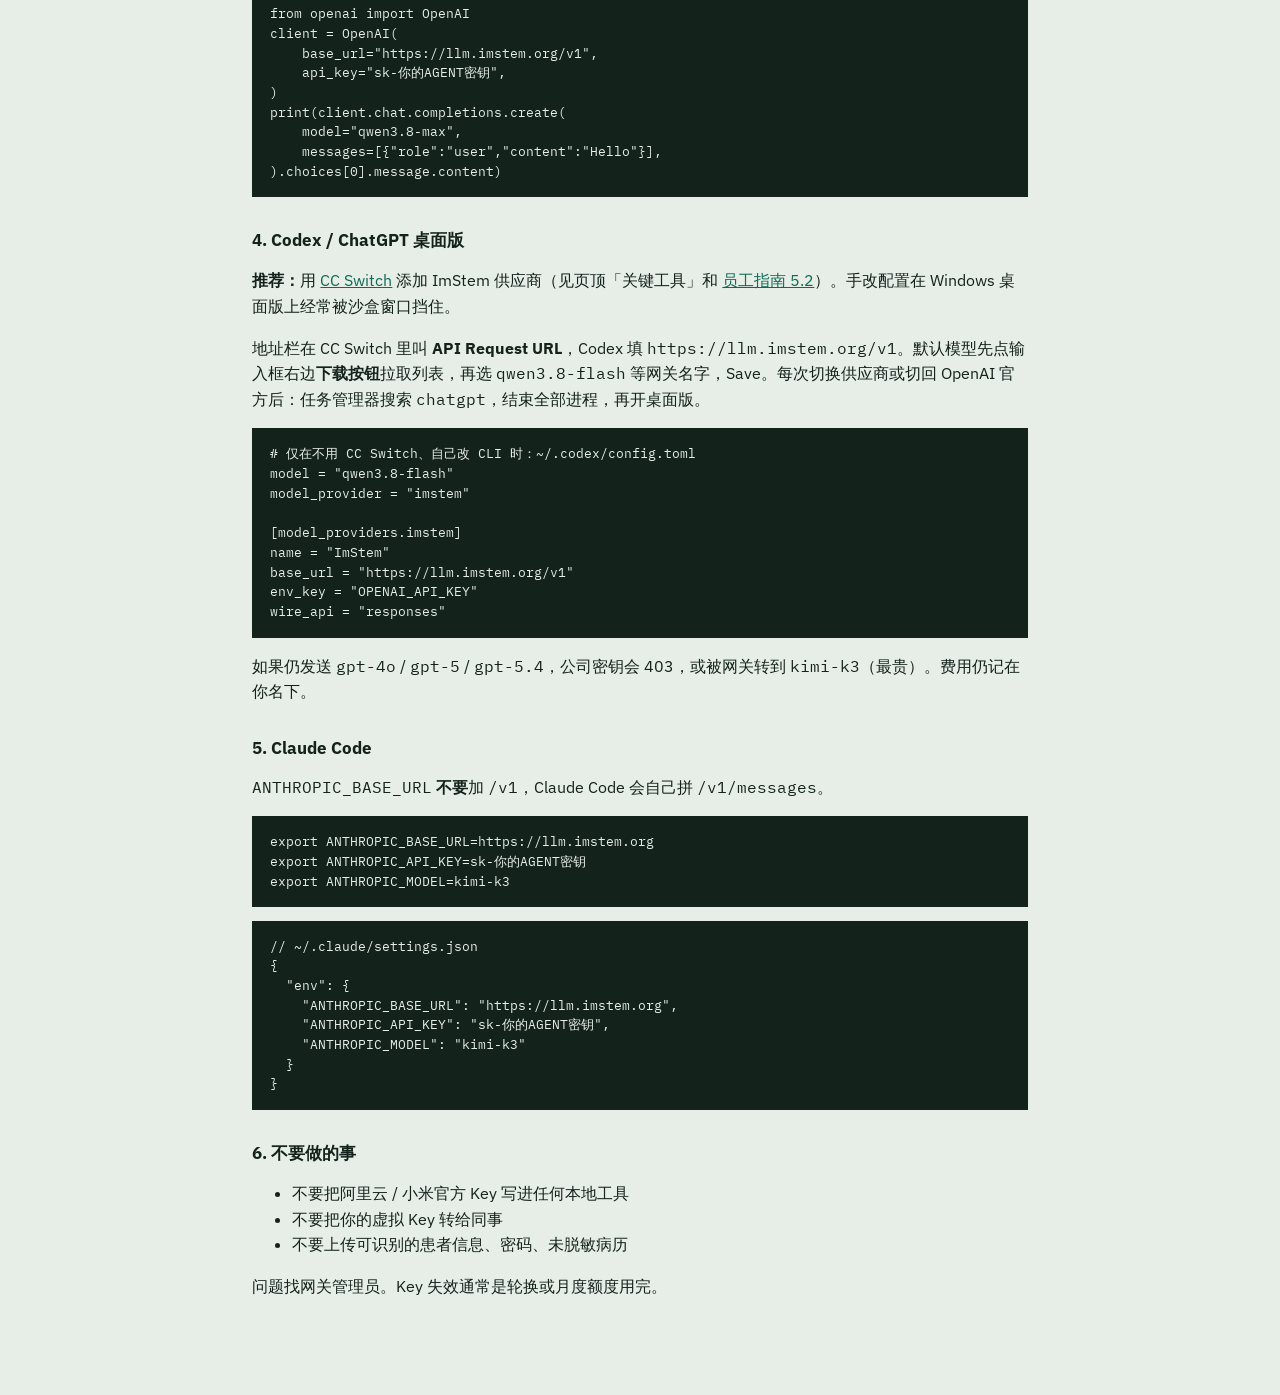
==== commit 5dd573ef: "Strip names, internal IDs, and departments from employee guides. Selection guidance is by task only." ====
--- a/landing/api-guide.html
+++ b/landing/api-guide.html
@@ -38,7 +38,7 @@
   <a class="back" href="/">← 返回入口</a> · <a class="back" href="/guides">使用指南</a>
   <div class="mark">ImStem LLM</div>
   <h1>个人 API 使用说明</h1>
-  <p>每人一把 LiteLLM 虚拟密钥。它不是阿里云或小米的官方 Key，只在 <code>https://llm.imstem.org</code> 上有效。用量记在你的工号上。</p>
+  <p>每人一把 LiteLLM 虚拟密钥。它不是阿里云或小米的官方 Key，只在 <code>https://llm.imstem.org</code> 上有效。用量记在你自己的密钥上。</p>
 
   <h2>关键工具</h2>
   <p>Windows 上把 ChatGPT / Codex / Claude Code 切到公司密钥，用 CC Switch，不要只靠手改配置文件。</p>
